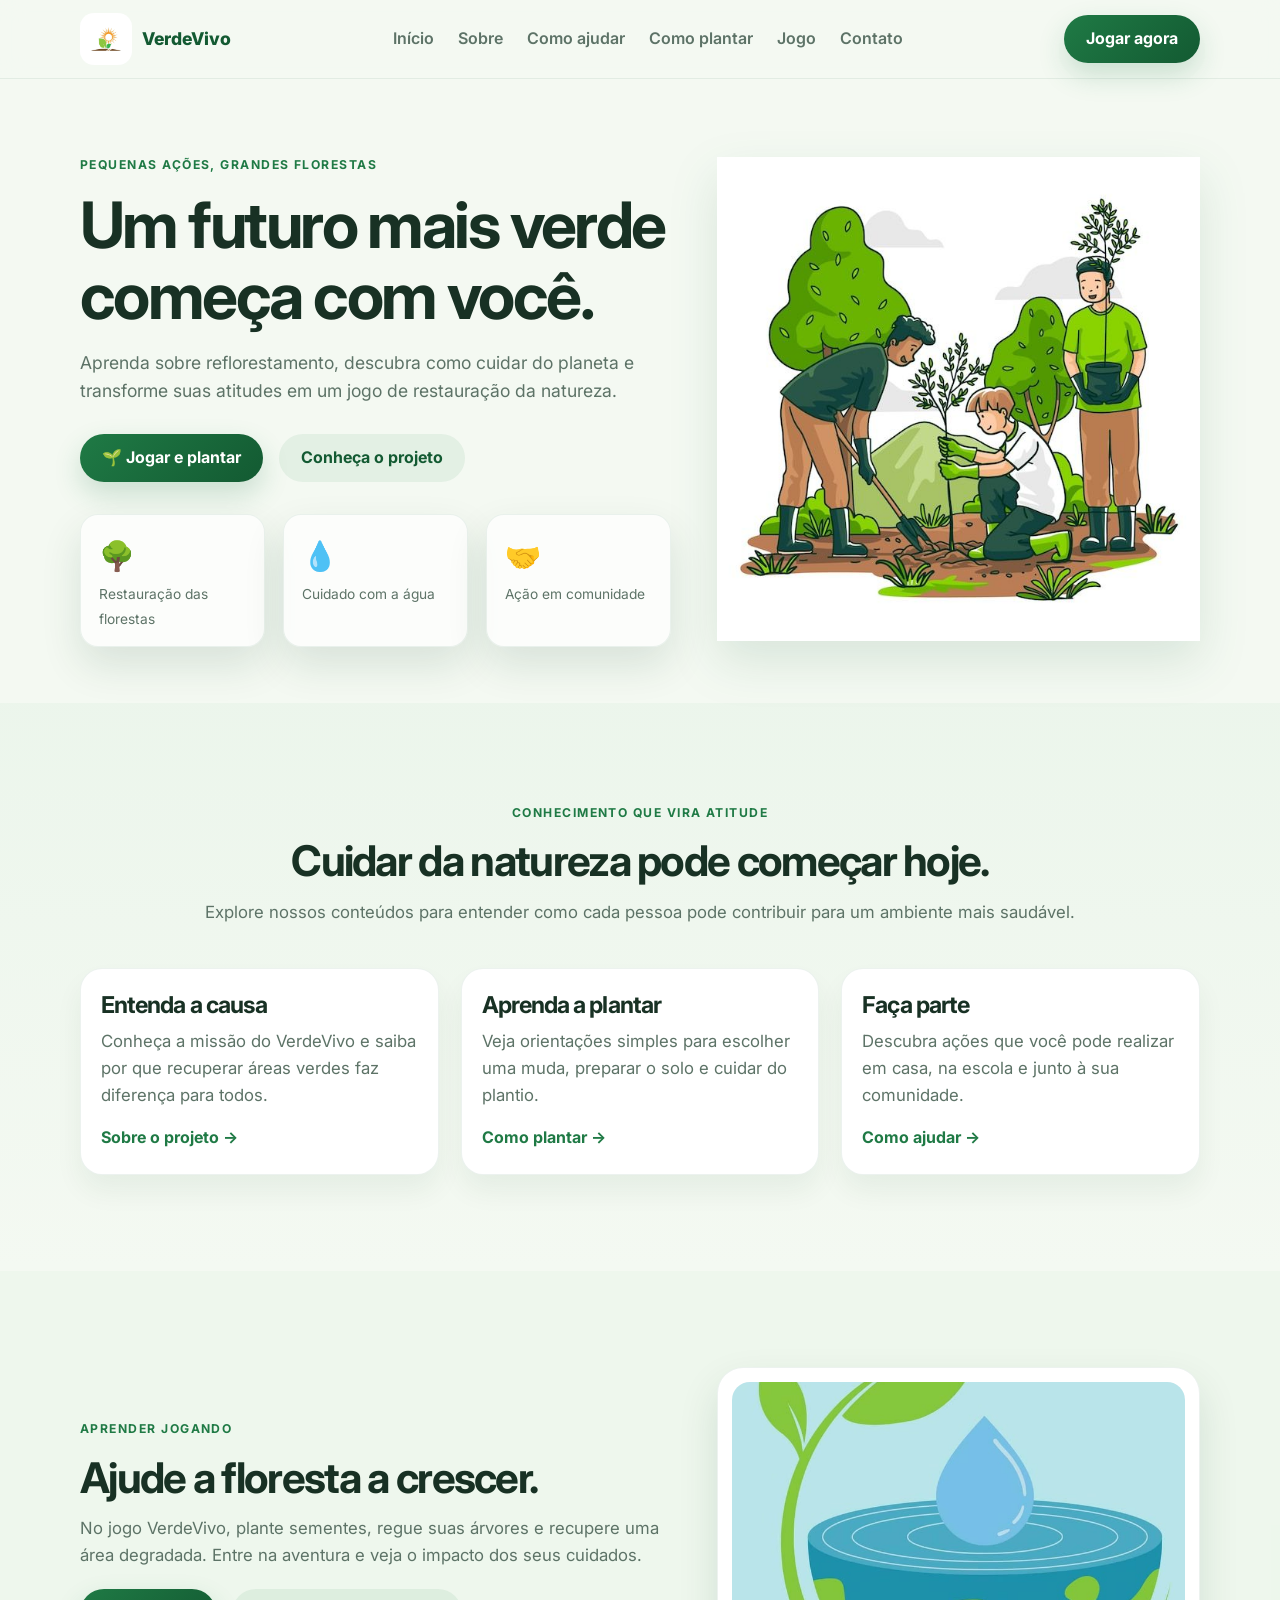
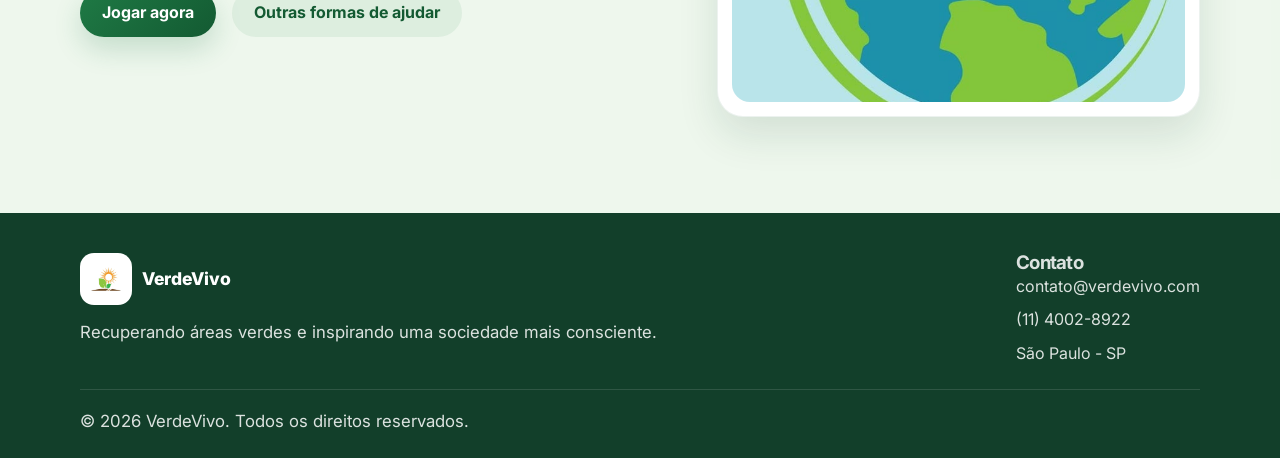
==== kkkkkkkkkkkkkkk/index.html @ a825ce99 "Add files via upload" ====
<!DOCTYPE html>
<html lang="pt-BR">
  <head>
    <meta charset="UTF-8" />
    <meta name="viewport" content="width=device-width, initial-scale=1.0" />
    <title>VerdeVivo | Um futuro mais verde começa agora</title>
    <meta name="description" content="Conheça o VerdeVivo, aprenda sobre reflorestamento e jogue para ajudar a recuperar uma floresta." />
    <link rel="preconnect" href="https://fonts.googleapis.com" />
    <link rel="preconnect" href="https://fonts.gstatic.com" crossorigin />
    <link href="https://fonts.googleapis.com/css2?family=Inter:wght@400;500;600;700;800&display=swap" rel="stylesheet" />
    <link rel="stylesheet" href="styles.css" />
  </head>
  <body>
    <header class="site-header">
      <div class="container nav-wrapper">
        <a class="brand" href="index.html" aria-label="VerdeVivo - início">
          <img src="Ecology logo template vector icon illustration.jpg" alt="" class="brand-image" />
          <span>VerdeVivo</span>
        </a>

        <nav class="main-nav" aria-label="Menu principal">
          <a href="index.html">Início</a>
          <a href="sobre.html">Sobre</a>
          <a href="como-ajudar.html">Como ajudar</a>
          <a href="como-plantar.html">Como plantar</a>
          <a href="jogo.html">Jogo</a>
          <a href="contato.html">Contato</a>
        </nav>

        <a class="btn btn-primary" href="jogo.html">Jogar agora</a>
      </div>
    </header>

    <main>
      <section class="hero">
        <div class="container hero-grid">
          <div class="hero-copy">
            <span class="eyebrow">Pequenas ações, grandes florestas</span>
            <h1>Um futuro mais verde começa com você.</h1>
            <p>Aprenda sobre reflorestamento, descubra como cuidar do planeta e transforme suas atitudes em um jogo de restauração da natureza.</p>
            <div class="cta-row">
              <a class="btn btn-primary" href="jogo.html">🌱 Jogar e plantar</a>
              <a class="btn btn-secondary" href="sobre.html">Conheça o projeto</a>
            </div>
            <ul class="hero-stats" aria-label="Temas do VerdeVivo">
              <li><strong>🌳</strong><span>Restauração das florestas</span></li>
              <li><strong>💧</strong><span>Cuidado com a água</span></li>
              <li><strong>🤝</strong><span>Ação em comunidade</span></li>
            </ul>
          </div>
          <div class="hero-visual">
            <img class="main-visual" src="Hand drawn people planting tree illustra_.. _ Free Vector %23Freepik %23freevector %23tree-planting %23eco %23eco-green %23environment-ecology" alt="Pessoas plantando uma árvore juntas" />
          </div>
        </div>
      </section>

      <section class="section about">
        <div class="container">
          <div class="section-heading">
            <span class="eyebrow">Conhecimento que vira atitude</span>
            <h2>Cuidar da natureza pode começar hoje.</h2>
            <p>Explore nossos conteúdos para entender como cada pessoa pode contribuir para um ambiente mais saudável.</p>
          </div>
          <div class="feature-grid">
            <article class="feature-card">
              <h3>Entenda a causa</h3>
              <p>Conheça a missão do VerdeVivo e saiba por que recuperar áreas verdes faz diferença para todos.</p>
              <a class="text-link" href="sobre.html">Sobre o projeto →</a>
            </article>
            <article class="feature-card">
              <h3>Aprenda a plantar</h3>
              <p>Veja orientações simples para escolher uma muda, preparar o solo e cuidar do plantio.</p>
              <a class="text-link" href="como-plantar.html">Como plantar →</a>
            </article>
            <article class="feature-card">
              <h3>Faça parte</h3>
              <p>Descubra ações que você pode realizar em casa, na escola e junto à sua comunidade.</p>
              <a class="text-link" href="como-ajudar.html">Como ajudar →</a>
            </article>
          </div>
        </div>
      </section>

      <section class="section page-section light">
        <div class="container two-column">
          <div>
            <span class="eyebrow">Aprender jogando</span>
            <h2>Ajude a floresta a crescer.</h2>
            <p>No jogo VerdeVivo, plante sementes, regue suas árvores e recupere uma área degradada. Entre na aventura e veja o impacto dos seus cuidados.</p>
            <div class="cta-row" style="margin-top: 20px;">
              <a class="btn btn-primary" href="jogo.html">Jogar agora</a>
              <a class="btn btn-secondary" href="como-ajudar.html">Outras formas de ajudar</a>
            </div>
          </div>
          <div class="info-visual-card">
            <img src="download (3).jpg" alt="Paisagem natural que representa a importância de preservar as florestas" />
          </div>
        </div>
      </section>
    </main>

    <footer class="site-footer">
      <div class="container footer-grid">
        <div>
          <div class="brand footer-brand">
            <img src="Ecology logo template vector icon illustration.jpg" alt="" class="brand-image" />
            <span>VerdeVivo</span>
          </div>
          <p>Recuperando áreas verdes e inspirando uma sociedade mais consciente.</p>
        </div>
        <div>
          <h3>Contato</h3>
          <ul>
            <li>contato@verdevivo.com</li>
            <li>(11) 4002-8922</li>
            <li>São Paulo - SP</li>
          </ul>
        </div>
      </div>
      <div class="container footer-bottom">
        <p>© <span id="year"></span> VerdeVivo. Todos os direitos reservados.</p>
      </div>
    </footer>

    <script src="site.js"></script>
  </body>
</html>
---- kkkkkkkkkkkkkkk/styles.css ----
:root {
  --bg: #f4f9f2;
  --surface: #ffffff;
  --surface-alt: #edf6ea;
  --primary: #1f7a45;
  --primary-dark: #135a32;
  --accent: #90c97d;
  --secondary: #e7f3db;
  --text: #183124;
  --muted: #5d7367;
  --shadow: 0 18px 40px rgba(17, 65, 40, 0.12);
}

* {
  box-sizing: border-box;
  margin: 0;
  padding: 0;
}

html {
  scroll-behavior: smooth;
}

body {
  font-family: "Inter", sans-serif;
  background: var(--bg);
  color: var(--text);
  line-height: 1.6;
}

a {
  color: inherit;
  text-decoration: none;
}

img {
  max-width: 100%;
  display: block;
}

button,
input,
textarea {
  font: inherit;
}

.container {
  width: min(1120px, calc(100% - 32px));
  margin: 0 auto;
}

.section,
.page-section {
  padding: 96px 0;
}

.eyebrow {
  display: inline-block;
  margin-bottom: 16px;
  color: var(--primary);
  font-size: 0.76rem;
  font-weight: 700;
  letter-spacing: 0.12em;
  text-transform: uppercase;
}

h1,
h2,
h3 {
  line-height: 1.1;
  letter-spacing: -0.04em;
}

h1 {
  font-size: clamp(2.6rem, 5vw, 4.5rem);
  max-width: 620px;
  margin-bottom: 18px;
}

h2 {
  font-size: clamp(2rem, 3.3vw, 3rem);
  margin-bottom: 14px;
}

p {
  color: var(--muted);
  font-size: 1.05rem;
}

.site-header {
  position: sticky;
  top: 0;
  z-index: 20;
  background: rgba(244, 249, 242, 0.92);
  backdrop-filter: blur(12px);
  border-bottom: 1px solid rgba(19, 90, 50, 0.08);
}

.nav-wrapper {
  display: flex;
  align-items: center;
  justify-content: space-between;
  min-height: 78px;
  gap: 16px;
}

.brand {
  display: inline-flex;
  align-items: center;
  gap: 10px;
  font-weight: 800;
  font-size: 1.1rem;
  color: var(--primary-dark);
}

.brand-image {
  width: 52px;
  height: 52px;
  object-fit: contain;
  display: block;
  border-radius: 14px;
  background: transparent;
}

.main-nav {
  display: flex;
  align-items: center;
  gap: 24px;
  color: var(--muted);
  font-weight: 600;
}

.main-nav a {
  transition: color 0.2s ease;
}

.main-nav a:hover {
  color: var(--primary);
}

.btn {
  display: inline-flex;
  align-items: center;
  justify-content: center;
  min-height: 48px;
  padding: 0 22px;
  border: none;
  border-radius: 999px;
  font-weight: 700;
  cursor: pointer;
  transition: transform 0.2s ease, box-shadow 0.2s ease;
}

.btn:hover {
  transform: translateY(-1px);
}

.btn-primary {
  background: linear-gradient(135deg, var(--primary), var(--primary-dark));
  color: #fff;
  box-shadow: 0 12px 28px rgba(31, 122, 69, 0.2);
}

.btn-secondary {
  background: rgba(31, 122, 69, 0.08);
  color: var(--primary-dark);
}

.hero {
  padding: 72px 0 56px;
}

.hero-grid,
.two-column,
.contact-grid {
  display: grid;
  grid-template-columns: 1.1fr 0.9fr;
  gap: 46px;
  align-items: center;
}

.hero-copy p {
  max-width: 560px;
  font-size: 1.1rem;
  margin-bottom: 28px;
}

.cta-row {
  display: flex;
  align-items: center;
  gap: 16px;
  margin-bottom: 32px;
}

.hero-stats {
  list-style: none;
  display: grid;
  grid-template-columns: repeat(3, minmax(0, 1fr));
  gap: 18px;
  max-width: 620px;
}

.hero-stats li {
  padding: 18px 18px 14px;
  background: rgba(255, 255, 255, 0.7);
  border: 1px solid rgba(19, 90, 50, 0.08);
  border-radius: 18px;
  box-shadow: var(--shadow);
}

.hero-stats strong {
  display: block;
  font-size: 1.8rem;
  margin-bottom: 2px;
  color: var(--primary-dark);
}

.hero-stats span {
  color: var(--muted);
  font-size: 0.86rem;
}

.hero-visual {
  display: flex;
  justify-content: center;
  align-items: center;
}

.main-visual {
  width: min(100%, 500px);
  height: auto;
  object-fit: contain;
  display: block;
  filter: drop-shadow(0 20px 24px rgba(19, 90, 50, 0.12));
}

.about {
  background: linear-gradient(180deg, rgba(189, 226, 199, 0.15), rgba(255,255,255,0));
}

.section-heading {
  text-align: center;
  margin-bottom: 42px;
}

.section-heading.left {
  text-align: left;
}

.about-grid,
.action-grid,
.feature-grid,
.steps-grid,
.timeline {
  display: grid;
  gap: 22px;
}

.about-grid {
  grid-template-columns: repeat(3, minmax(0, 1fr));
}

.image-gallery {
  margin-top: 28px;
  display: grid;
  grid-template-columns: repeat(3, minmax(0, 1fr));
  gap: 20px;
}

.image-gallery img {
  width: 100%;
  height: 220px;
  object-fit: contain;
  border-radius: 22px;
  background: rgba(255, 255, 255, 0.6);
  padding: 12px;
  border: 1px solid rgba(26, 88, 51, 0.08);
  box-shadow: 0 12px 24px rgba(18, 69, 35, 0.08);
}

.info-card,
.action-card,
.feature-card,
.step-card,
.timeline-item,
.contact-card,
.contact-form {
  background: var(--surface);
  border: 1px solid rgba(19, 90, 50, 0.08);
  border-radius: 22px;
  box-shadow: 0 16px 28px rgba(18, 69, 35, 0.06);
}

.info-card,
.feature-card,
.step-card,
.timeline-item,
.contact-card,
.contact-form {
  padding: 24px 20px;
}

.info-card h3,
.feature-card h3,
.step-card h3 {
  margin-bottom: 10px;
  font-size: 1.45rem;
}

.icon {
  width: 62px;
  height: 62px;
  display: grid;
  place-items: center;
  font-size: 2rem;
  margin-bottom: 18px;
  border-radius: 18px;
  background: linear-gradient(135deg, rgba(144, 201, 125, 0.2), rgba(31,122,69,0.08));
}

.action-grid {
  grid-template-columns: repeat(4, minmax(0, 1fr));
}

.action-card {
  padding: 26px 20px 22px;
}

.action-card.large {
  grid-column: span 2;
  background: linear-gradient(135deg, #eaf8eb, #eef9f0);
}

.tag {
  display: inline-flex;
  align-items: center;
  justify-content: center;
  width: 38px;
  height: 38px;
  background: rgba(31, 122, 69, 0.12);
  color: var(--primary-dark);
  border-radius: 12px;
  font-weight: 800;
  margin-bottom: 16px;
}

.quote {
  padding-top: 0;
}

.quote-box {
  padding: 36px 24px;
  text-align: center;
  background: linear-gradient(135deg, rgba(31, 122, 69, 0.09), rgba(144, 201, 125, 0.2));
  border-radius: 24px;
  border: 1px solid rgba(19, 90, 50, 0.08);
}

.quote-box p {
  font-size: clamp(1.2rem, 2vw, 1.8rem);
  color: var(--primary-dark);
  font-weight: 600;
  max-width: 760px;
  margin: 0 auto;
}

.page-section.light {
  background: rgba(218, 240, 220, 0.26);
}

.check-list {
  list-style: none;
  display: grid;
  gap: 14px;
  margin-top: 18px;
}

.check-list li {
  position: relative;
  padding-left: 28px;
  color: var(--text);
  font-weight: 600;
}

.check-list li::before {
  content: "✓";
  position: absolute;
  left: 0;
  color: var(--primary);
  font-weight: 800;
}

.info-visual-card {
  background: var(--surface);
  border-radius: 26px;
  padding: 14px;
  border: 1px solid rgba(19, 90, 50, 0.08);
  box-shadow: var(--shadow);
}

.info-visual-card img {
  width: 100%;
  height: 320px;
  object-fit: cover;
  border-radius: 18px;
}

.steps-grid {
  grid-template-columns: repeat(4, minmax(0, 1fr));
}

.step-card span {
  display: inline-flex;
  width: 42px;
  height: 42px;
  align-items: center;
  justify-content: center;
  background: rgba(31, 122, 69, 0.12);
  border-radius: 12px;
  color: var(--primary-dark);
  font-weight: 800;
  margin-bottom: 16px;
}

.page-hero {
  padding: 72px 0 40px;
}

.page-hero h1 {
  max-width: 760px;
}

.content-page {
  padding-bottom: 80px;
}

.feature-grid {
  grid-template-columns: repeat(3, minmax(0, 1fr));
}

.feature-card ul {
  list-style: none;
  display: grid;
  gap: 8px;
  margin-top: 12px;
  color: var(--muted);
}

.text-link {
  display: inline-block;
  margin-top: 16px;
  color: var(--primary);
  font-weight: 700;
}

.text-link:hover {
  color: var(--primary-dark);
}

.feature-card li {
  position: relative;
  padding-left: 18px;
}

.feature-card li::before {
  content: "•";
  position: absolute;
  left: 0;
  color: var(--primary);
  font-size: 1.3rem;
}

.mission-panel {
  background: linear-gradient(135deg, rgba(31, 122, 69, 0.08), rgba(144, 201, 125, 0.15));
  border-radius: 24px;
  padding: 28px;
  border: 1px solid rgba(19, 90, 50, 0.08);
}

.mission-panel p {
  margin-top: 12px;
}

.timeline {
  grid-template-columns: repeat(3, minmax(0, 1fr));
}

.timeline-item strong {
  display: block;
  margin-bottom: 10px;
  color: var(--primary);
  font-size: 0.85rem;
  letter-spacing: 0.08em;
  text-transform: uppercase;
}

.contact-grid {
  grid-template-columns: 0.9fr 1.1fr;
}

.contact-card ul {
  list-style: none;
  display: grid;
  gap: 12px;
  margin-top: 18px;
  color: var(--muted);
}

.contact-form form {
  display: grid;
  gap: 14px;
}

.contact-form input,
.contact-form textarea {
  width: 100%;
  border: 1px solid rgba(19, 90, 50, 0.14);
  border-radius: 14px;
  padding: 14px 16px;
  background: #f7faf7;
  color: var(--text);
}

.contact-form textarea {
  min-height: 130px;
  resize: vertical;
}

.cta-panel {
  margin-top: 26px;
  padding: 28px 24px;
  background: linear-gradient(135deg, rgba(31, 122, 69, 0.1), rgba(144, 201, 125, 0.2));
  border: 1px solid rgba(19, 90, 50, 0.08);
  border-radius: 24px;
}

.site-footer {
  padding: 40px 0 24px;
  background: #123f2a;
  color: rgba(255,255,255,0.9);
}

.footer-grid {
  display: flex;
  justify-content: space-between;
  gap: 26px;
  flex-wrap: wrap;
}

.footer-brand {
  color: #fff;
  margin-bottom: 14px;
}

.site-footer p,
.site-footer li,
.site-footer h3 {
  color: rgba(255,255,255,0.85);
}

.site-footer ul {
  list-style: none;
  display: grid;
  gap: 8px;
}

.footer-bottom {
  margin-top: 22px;
  padding-top: 18px;
  border-top: 1px solid rgba(255, 255, 255, 0.12);
}

@media (max-width: 900px) {
  .hero-grid,
  .two-column,
  .contact-grid,
  .about-grid,
  .action-grid,
  .feature-grid,
  .steps-grid,
  .timeline,
  .image-gallery {
    grid-template-columns: 1fr;
  }

  .action-card.large {
    grid-column: auto;
  }

  .main-nav {
    display: none;
  }
}

@media (max-width: 560px) {
  .section,
  .page-section {
    padding: 76px 0;
  }

  .hero {
    padding-top: 56px;
  }

  .cta-row {
    flex-direction: column;
    align-items: stretch;
  }

  .hero-stats {
    grid-template-columns: 1fr;
  }
}
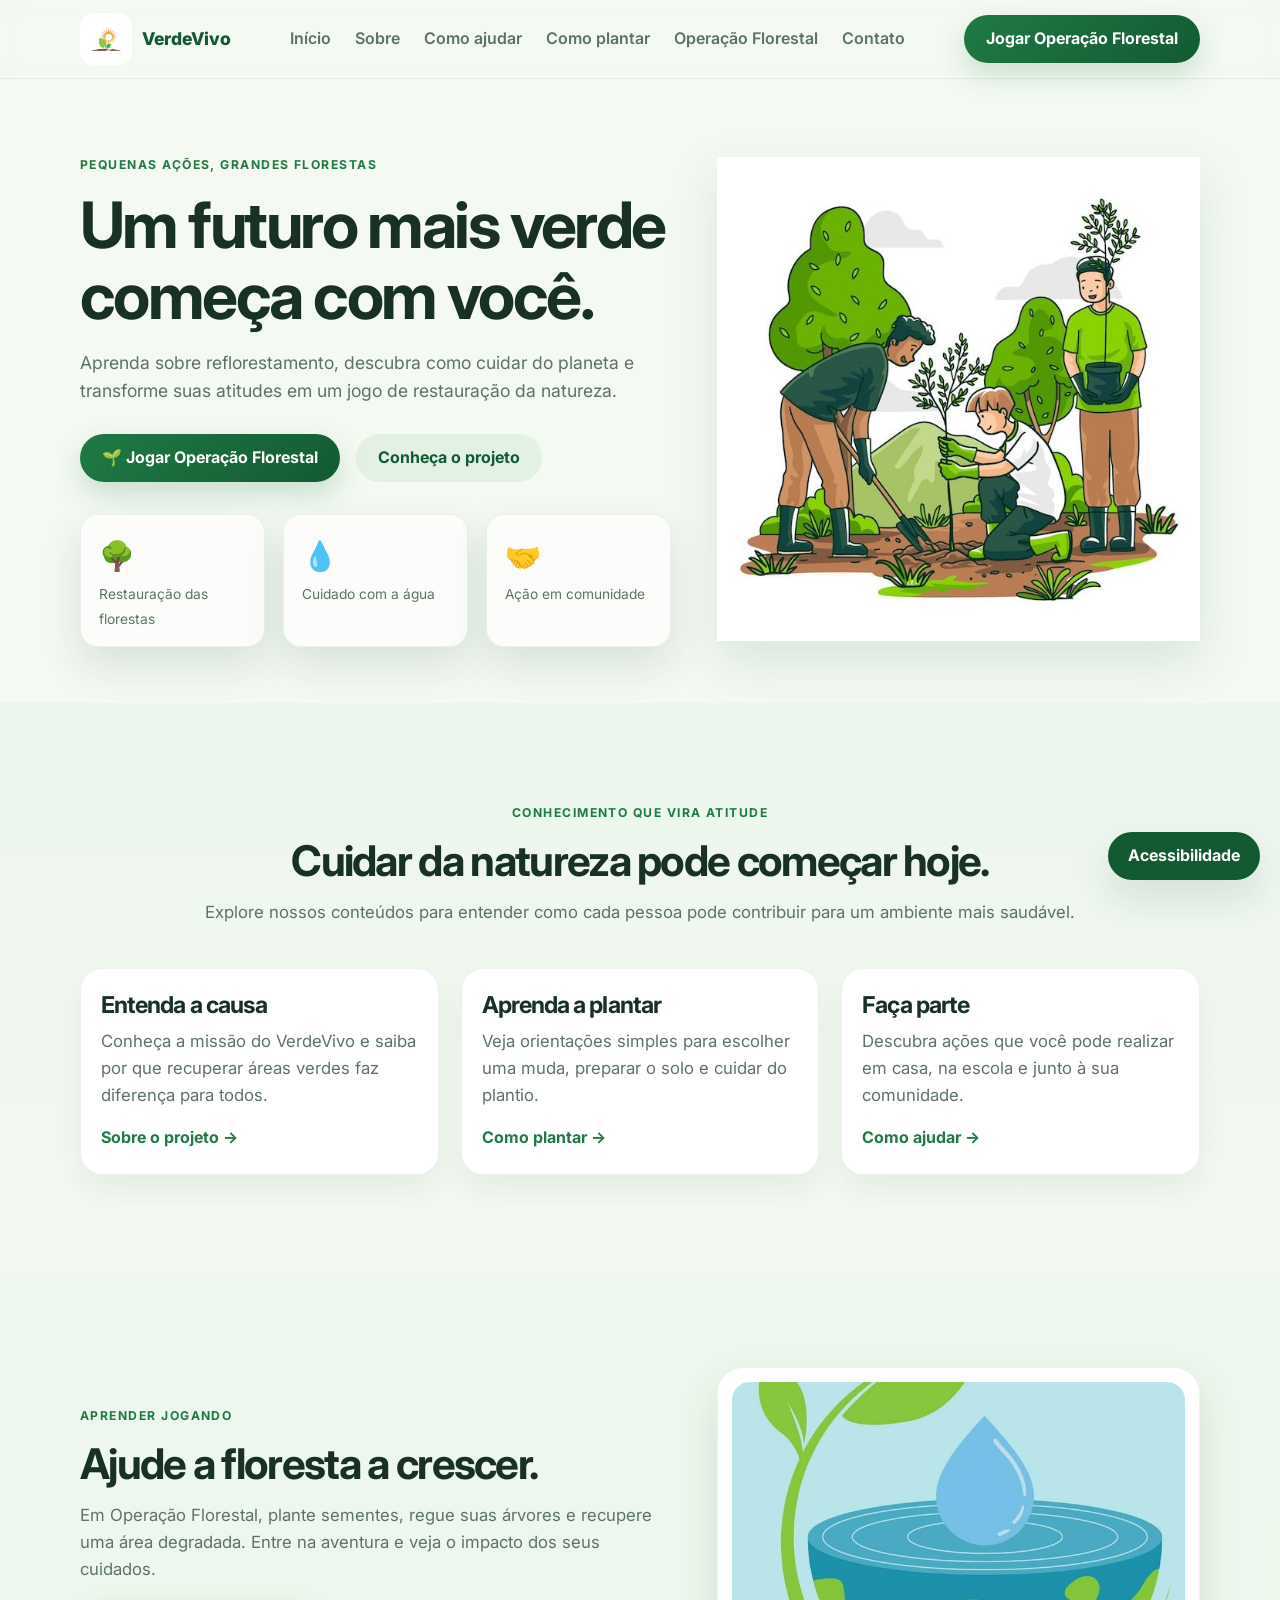
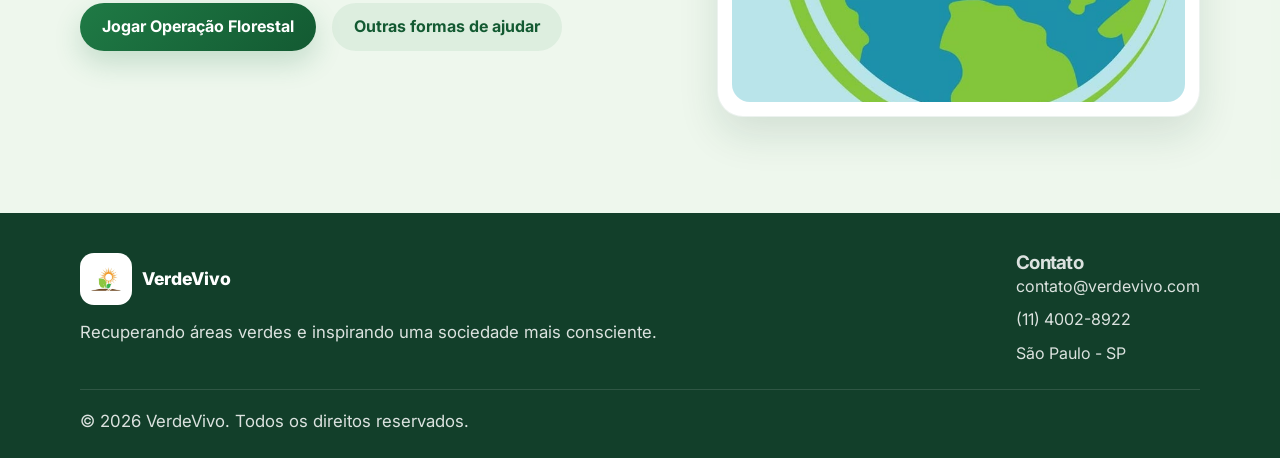
==== commit 3b5d4d4b: "Add files via upload" ====
--- a/kkkkkkkkkkkkkkk/index.html
+++ b/kkkkkkkkkkkkkkk/index.html
@@ -23,11 +23,11 @@
           <a href="sobre.html">Sobre</a>
           <a href="como-ajudar.html">Como ajudar</a>
           <a href="como-plantar.html">Como plantar</a>
-          <a href="jogo.html">Jogo</a>
+          <a href="jogo.html">Operação Florestal</a>
           <a href="contato.html">Contato</a>
         </nav>
 
-        <a class="btn btn-primary" href="jogo.html">Jogar agora</a>
+        <a class="btn btn-primary" href="jogo.html">Jogar Operação Florestal</a>
       </div>
     </header>
 
@@ -39,7 +39,7 @@
             <h1>Um futuro mais verde começa com você.</h1>
             <p>Aprenda sobre reflorestamento, descubra como cuidar do planeta e transforme suas atitudes em um jogo de restauração da natureza.</p>
             <div class="cta-row">
-              <a class="btn btn-primary" href="jogo.html">🌱 Jogar e plantar</a>
+              <a class="btn btn-primary" href="jogo.html">🌱 Jogar Operação Florestal</a>
               <a class="btn btn-secondary" href="sobre.html">Conheça o projeto</a>
             </div>
             <ul class="hero-stats" aria-label="Temas do VerdeVivo">
@@ -86,9 +86,9 @@
           <div>
             <span class="eyebrow">Aprender jogando</span>
             <h2>Ajude a floresta a crescer.</h2>
-            <p>No jogo VerdeVivo, plante sementes, regue suas árvores e recupere uma área degradada. Entre na aventura e veja o impacto dos seus cuidados.</p>
+            <p>Em Operação Florestal, plante sementes, regue suas árvores e recupere uma área degradada. Entre na aventura e veja o impacto dos seus cuidados.</p>
             <div class="cta-row" style="margin-top: 20px;">
-              <a class="btn btn-primary" href="jogo.html">Jogar agora</a>
+              <a class="btn btn-primary" href="jogo.html">Jogar Operação Florestal</a>
               <a class="btn btn-secondary" href="como-ajudar.html">Outras formas de ajudar</a>
             </div>
           </div>
--- a/kkkkkkkkkkkkkkk/styles.css
+++ b/kkkkkkkkkkkkkkk/styles.css
@@ -21,6 +21,10 @@
   scroll-behavior: smooth;
 }
 
+html.large-text {
+  font-size: 112.5%;
+}
+
 body {
   font-family: "Inter", sans-serif;
   background: var(--bg);
@@ -534,6 +538,262 @@
   border-radius: 24px;
 }
 
+.reflection-panel {
+  display: grid;
+  grid-template-columns: 1fr 1fr;
+  gap: 36px;
+  align-items: center;
+  padding: 36px;
+  background: linear-gradient(135deg, #edf6ea, #f8fbf6);
+  border: 1px solid rgba(19, 90, 50, 0.1);
+  border-radius: 24px;
+}
+
+.reflection-copy h2 {
+  margin-bottom: 16px;
+}
+
+.reflection-prompts {
+  display: grid;
+  gap: 10px;
+  margin-top: 22px;
+  padding-left: 20px;
+  color: var(--primary-dark);
+}
+
+.reflection-form {
+  display: grid;
+  gap: 12px;
+}
+
+.reflection-form label {
+  font-weight: 700;
+  color: var(--primary-dark);
+}
+
+.reflection-form textarea {
+  width: 100%;
+  min-height: 180px;
+  padding: 14px 16px;
+  border: 1px solid rgba(19, 90, 50, 0.18);
+  border-radius: 14px;
+  background: var(--surface);
+  color: var(--text);
+  resize: vertical;
+}
+
+.reflection-form textarea:focus {
+  outline: 3px solid rgba(31, 122, 69, 0.18);
+  border-color: var(--primary);
+}
+
+.reflection-note,
+.reflection-status {
+  font-size: 0.9rem;
+}
+
+.reflection-actions {
+  display: flex;
+  flex-wrap: wrap;
+  gap: 10px;
+}
+
+.reflection-status {
+  min-height: 1.5em;
+}
+
+.accessibility-toggle {
+  position: fixed;
+  right: 20px;
+  bottom: 20px;
+  z-index: 25;
+  min-height: 48px;
+  padding: 0 18px;
+  border: 2px solid var(--primary-dark);
+  border-radius: 999px;
+  background: var(--primary-dark);
+  color: #fff;
+  font-weight: 700;
+  box-shadow: var(--shadow);
+  cursor: pointer;
+}
+
+.accessibility-dialog {
+  width: min(440px, calc(100vw - 32px));
+  max-height: min(620px, calc(100dvh - 32px));
+  margin: auto;
+  padding: 26px;
+  border: 1px solid rgba(19, 90, 50, 0.18);
+  border-radius: 20px;
+  background: var(--surface);
+  color: var(--text);
+  box-shadow: var(--shadow);
+}
+
+.accessibility-dialog::backdrop {
+  background: rgba(10, 25, 16, 0.62);
+}
+
+.accessibility-header {
+  display: flex;
+  align-items: center;
+  justify-content: space-between;
+  gap: 16px;
+  margin-bottom: 12px;
+}
+
+.accessibility-header h2 {
+  margin: 0;
+  font-size: 1.6rem;
+}
+
+.accessibility-close {
+  width: 42px;
+  height: 42px;
+  border: 1px solid rgba(19, 90, 50, 0.2);
+  border-radius: 50%;
+  background: var(--surface-alt);
+  color: var(--text);
+  font-size: 1.5rem;
+  cursor: pointer;
+}
+
+.accessibility-options {
+  display: grid;
+  gap: 10px;
+  margin-top: 20px;
+}
+
+.accessibility-options button {
+  min-height: 48px;
+  padding: 10px 14px;
+  border: 1px solid rgba(19, 90, 50, 0.18);
+  border-radius: 12px;
+  background: var(--surface-alt);
+  color: var(--text);
+  text-align: left;
+  font-weight: 700;
+  cursor: pointer;
+}
+
+.accessibility-options button[aria-pressed="true"] {
+  border-color: var(--primary-dark);
+  background: var(--secondary);
+  box-shadow: inset 4px 0 var(--primary-dark);
+}
+
+.accessibility-options .accessibility-reset {
+  background: transparent;
+  color: var(--primary-dark);
+  text-align: center;
+}
+
+.accessibility-status {
+  min-height: 1.5em;
+  margin-top: 12px;
+  font-size: 0.9rem;
+}
+
+body.high-contrast {
+  --bg: #000;
+  --surface: #111;
+  --surface-alt: #111;
+  --primary: #ffeb3b;
+  --primary-dark: #ffeb3b;
+  --accent: #ffeb3b;
+  --secondary: #222;
+  --text: #fff;
+  --muted: #f2f2f2;
+  --shadow: 0 0 0 1px #fff;
+  background: var(--bg);
+  color: var(--text);
+}
+
+body.high-contrast .site-header,
+body.high-contrast .page-section.light,
+body.high-contrast .about,
+body.high-contrast .hero-stats li,
+body.high-contrast .info-card,
+body.high-contrast .action-card,
+body.high-contrast .feature-card,
+body.high-contrast .step-card,
+body.high-contrast .timeline-item,
+body.high-contrast .contact-card,
+body.high-contrast .contact-form,
+body.high-contrast .info-visual-card,
+body.high-contrast .mission-panel,
+body.high-contrast .quote-box,
+body.high-contrast .cta-panel,
+body.high-contrast .reflection-panel,
+body.high-contrast .accessibility-dialog {
+  border-color: #fff;
+  background: #111;
+  color: #fff;
+}
+
+body.high-contrast .site-header {
+  backdrop-filter: none;
+}
+
+body.high-contrast .site-footer {
+  background: #000;
+  border-top: 1px solid #fff;
+}
+
+body.high-contrast .site-footer p,
+body.high-contrast .site-footer li,
+body.high-contrast .site-footer h3,
+body.high-contrast .site-footer .brand {
+  color: #fff;
+}
+
+body.high-contrast .btn-primary,
+body.high-contrast .accessibility-toggle {
+  border: 2px solid #ffeb3b;
+  background: #ffeb3b;
+  color: #000;
+}
+
+body.high-contrast .btn-secondary,
+body.high-contrast .accessibility-options button,
+body.high-contrast .accessibility-close {
+  border: 1px solid #fff;
+  background: #000;
+  color: #fff;
+}
+
+body.high-contrast .accessibility-options button[aria-pressed="true"] {
+  border-color: #ffeb3b;
+  box-shadow: inset 4px 0 #ffeb3b;
+}
+
+body.high-contrast .accessibility-options .accessibility-reset,
+body.high-contrast .text-link,
+body.high-contrast .main-nav a:hover {
+  color: #ffeb3b;
+}
+
+body.high-contrast input,
+body.high-contrast textarea {
+  border-color: #fff;
+  background: #000;
+  color: #fff;
+}
+
+body.high-contrast :focus-visible {
+  outline: 3px solid #ffeb3b;
+  outline-offset: 3px;
+}
+
+body.reduced-motion *,
+body.reduced-motion *::before,
+body.reduced-motion *::after {
+  scroll-behavior: auto !important;
+  animation-duration: 0.01ms !important;
+  animation-iteration-count: 1 !important;
+  transition-duration: 0.01ms !important;
+}
+
 .site-footer {
   padding: 40px 0 24px;
   background: #123f2a;
@@ -579,8 +839,13 @@
   .feature-grid,
   .steps-grid,
   .timeline,
-  .image-gallery {
+  .image-gallery,
+  .reflection-panel {
     grid-template-columns: 1fr;
+  }
+
+  .reflection-panel {
+    padding: 28px 22px;
   }
 
   .action-card.large {
@@ -610,4 +875,14 @@
   .hero-stats {
     grid-template-columns: 1fr;
   }
-}
+
+  .accessibility-toggle {
+    right: 12px;
+    bottom: 12px;
+  }
+}
+
+:focus-visible {
+  outline: 3px solid var(--primary-dark);
+  outline-offset: 3px;
+}
